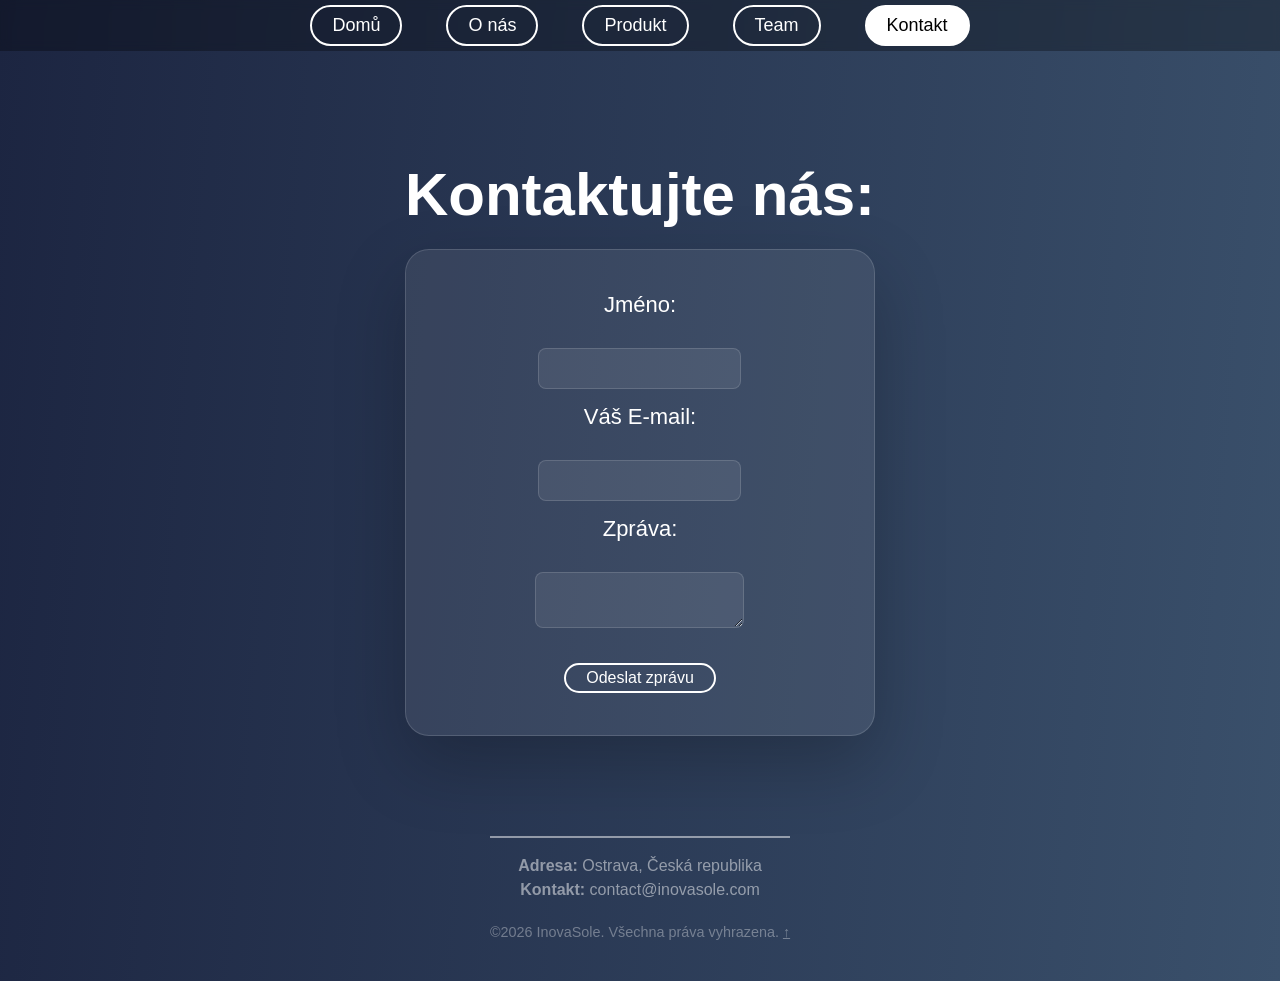
==== kontakt.html @ 0a5148e4 "init" ====
<!doctype html>
<html lang="cs">
  <head>
    <meta charset="UTF-8" />
    <meta name="viewport" content="width=device-width, initial-scale=1.0" />
    <title>Kontakt | InovaSole</title>

    <!--  FAVICONY - první svg (preferované), .ico se nelinkuje aby se stránka načetla rychleji, pro starší prohlížeče je ponechána v kořenovém adresáři  -->

    <link rel="icon" type="image/svg+xml" href="/favicon/favicon.svg" />
    <link rel="icon" type="image/png" href="/favicon/favicon-96x96.png" sizes="96x96" />
    <link rel="apple-touch-icon" sizes="180x180" href="/favicon/apple-touch-icon.png" />
    <meta name="apple-mobile-web-app-title" content="InovaSole" />
    <link rel="manifest" href="/favicon/site.webmanifest" />

    <link rel="stylesheet" href="css stranky.css" />

    <script src="JAVASCRIPT NOW.js" defer></script>

  </head>
  <body id="bg">
    <header>
      <nav class="horni-lista">
        <div id="menu" class="visible">
          <a href="index.html" class="nav-odkaz-domu">Domů</a>
          <a href="o-nas.html" class="produkt">O nás</a>
          <a href="produkt.html" class="produkt">Produkt</a>
          <a href="Sole Sens team.html" class="team">Team</a>
          <a href="kontakt.html" class="produkt active">Kontakt</a>
        </div>
      </nav>

      <div style="display: flex; justify-content: flex-end">
        <header class="navbar">
          <button class="hamburger" id="hamburger" aria-label="Otevřít navigaci">
            <span></span>
            <span></span>
            <span></span>
          </button>
        </header>

        <nav class="mobilni-menu" role="navigation" aria-label="Hlavní navigace">

          <ul class="mobile-nav">
            <li><a href="index.html">Domů</a></li>
            <li><a href="o-nas.html" class="active">O nás</a></li>
            <li><a href="produkt.html">Produkt</a></li>
            <li><a href="Sole Sens team.html">Team</a></li>
            <li><a href="kontakt.html" class="nav-active">kontakt</a></li>
          </ul>

        </nav>

      </div>
    </header>

    <article class="contact-page">
      <div class="contact-wrap">
        <h1 class="nadpis">Kontaktujte nás:</h1>
        <form
          action="https://formsubmit.co/469afa659f72bcad3911eb48faa24648"
          method="POST"
          class="kont kontakt-box"
        >
          <!-- Pole pro jméno -->
          <label for="name" class="p-intro">Jméno:</label>
          <input
            type="text"
            name="name"
            id="name"
            class="text-field"
            required
          />

          <!-- Pole pro e-mail odesílatele -->
          <label for="email" class="p-intro">Váš E-mail:</label>
          <input
            type="email"
            name="email"
            id="email"
            class="text-field"
            required
          />

          <!-- Pole pro zprávu -->
          <label for="message" class="p-intro">Zpráva:</label>
          <textarea
            name="message"
            id="message"
            class="text-field"
            required
          ></textarea>

          <!-- Tlačítko pro odeslání -->
          <button type="submit" class="push-button">Odeslat zprávu</button>
        </form>
      </div>
    </article>

    <footer>
      <div class="ohraniceni">
        <p>
          <strong>Adresa: </strong>Ostrava, Česká republika <br />
          <strong>Kontakt: </strong>
          <a
            href="mailto:contact@inovasole.com"
            style="text-decoration: none; color: inherit"
            >contact@inovasole.com</a
          >
          <br />
        </p>
        <div style="margin-top: 20px; font-size: 0.9em; opacity: 0.7">
          <p>
            ©2026 InovaSole. Všechna práva vyhrazena.
            <a href="#" style="color: inherit">↑</a>
          </p>
        </div>
      </div>
    </footer>
  </body>
</html>
---- css stranky.css ----
/* --- ZÁKLADNÍ NASTAVENÍ --- */
body,
#bg, html {
  margin: 0;
  background: linear-gradient(95deg, #1c2541, #3a506b);
  font-family: "Questrial", sans-serif;
  color: white;

  width: 100%;
  max-width: 100%;
  overflow-x: clip;
  margin: 0;
  padding: 0;
  display: flex;
  flex-direction: column;
  align-items: center;
  justify-items: center; 

  scrollbar-width: thin;
  scrollbar-color: rgba(255, 255, 255, 0.4);
}

/* --- LOGO A ANIMACE --- */
.logo {
  width: 60px;
  position: fixed;
  top: 12px;
  left: 12px;
  z-index: 1000;
}


.nav-odkaz-domu {
  color: white;
  text-decoration: none;
  font-size: 18px;
  border: 2px solid white;
  padding: 8px 20px;
  border-radius: 999px;
  transition: background-color 0.3s, color 0.3s;
  cursor: pointer;
  font-family: sans-serif;
  margin: 5px 22px 5px;
  transition: 0.3s background-color, 0.3s color;
}
.nav-odkaz-domu:hover {
  background-color: white;
  color: #000;
}

.produkt:hover {
  background-color: white;
  color: #000;
}

.team:hover {
  background-color: white;
  color: #000;
}

.pilulka:hover {
  background-color: white;
  color: #000;
}

.home-link svg {
  width: 28px;
  height: 28px;
  fill: #ffffff;
}

.kont {
  min-height: auto;
  display: flex;
  align-items: center;
  justify-content: center;
  flex-direction: column;
  padding: 80px 24px 40px;
  box-sizing: border-box;
}

.product-container {
  width: 90vw;
  margin: 0 auto;
  padding: 0 24px;
  font-family: "Segoe UI", Roboto, Helvetica, Arial, sans-serif;
  line-height: 1.75;
  color: #ffffff;
}

.ohraniceni {
  border-top: 2px white solid;
  opacity: 0.7;
}

footer {
  margin-top: 50px;
  color: white;
  font-family: "Questrial", sans-serif;
  height: 15vh;
  text-align: center;
  padding: 10px;
  line-height: 1.5;
  opacity: 0.7;
}

.contact-page {
  min-height: calc(100vh - 15vh);
  display: flex;
  align-items: center;
  justify-content: center;
  padding: 110px 24px 40px;
  box-sizing: border-box;
}

.wrap-nadpsis {
  min-height: calc(100vh - 15vh);
  display: flex;
  align-items: center;
  justify-content: center;
  padding: 110px 24px 40px;
  box-sizing: border-box;
}

.contact-wrap {
  width: min(760px, 100%);
}

.p-intro {
  font-size: 22px;
  font-weight: 500;
  margin-bottom: 30px;
  color: #ffffff;
  font-family: "Questrial", sans-serif;
}

.p-text2 {
  font-size: 20px;
  color: #e6f3ff;
  margin-bottom: 24px;
  line-height: 1.8;
}

.zvyrazneni {
  background: linear-gradient(90deg, #66a1f3, #22c9a6);
  -webkit-background-clip: text;
  background-clip: text;
  color: transparent;
}

.layers-list {
  list-style: none;
  padding: 0;
  margin: 0;
}

.layers-list li {
  margin-bottom: 12px;
  padding: 15px 20px;
  border-left: 5px solid #66a1f3;
  border-radius: 4px;
  font-size: 18px;
  transition: transform 0.2s ease;
  backdrop-filter: blur(30px);
  -webkit-backdrop-filter: blur(10px);
  box-shadow: 0 8px 30px rgba(0, 0, 0, 0.25);
}

.layers-list li:hover {
  transform: translateX(10px);
  box-shadow: 0 8px 30px rgba(253, 249, 249, 0.25);
}

.layers-list strong {
  color: #66a1f3;
  display: block;
  margin-bottom: 5px;
}

#logo-svg {
  opacity: 0;
  transform: rotate(-90deg) scale(0.95);
  transition: all 0.5s ease;
}

#logo-svg.visible {
  opacity: 1;
  transform: rotate(0deg) scale(1);
}

.draw {
  stroke-dasharray: 1000;
  stroke-dashoffset: 1000;
  transition: stroke-dashoffset 1.6s ease;
}

#logo-svg.visible .draw {
  stroke-dashoffset: 0;
}
.dot {
  opacity: 0;
  transition: opacity 0.4s ease;
}
#logo-svg.visible .dot {
  opacity: 1;
  transition-delay: 1.3s;
}

/* --- NAVIGACE (DESKTOP) --- */
.horni-lista {
  position: fixed;
  top: 0;
  left: 0;
  width: 100%;
  margin: 0;
  text-align: center;
  z-index: 3000;
  background: rgba(0, 0, 0, 0.3);
  backdrop-filter: blur(5px);
  -webkit-backdrop-filter: blur(5px);
}

#menu {
  display: flex;
  justify-content: center;
  opacity: 1;
  transition: opacity 0.5s ease;
}

.produkt,
.team {
  color: white;
  text-decoration: none;
  font-size: 18px;
  border: 2px solid white;
  padding: 8px 20px;
  border-radius: 999px;
  cursor: pointer;
  font-family: sans-serif;
  margin: 5px 22px 5px;
  transition:
    0.3s background-color,
    0.3s color;
}

.produkt.active,
.team.active {
  background-color: white;
  color: #000;
}

/* --- MOBILNÍ MENU --- */
.navbar {
  position: fixed;
  top: 0;
  right: 0;
  height: 56px;
  padding: 0 16px;
  display: none;
  align-items: center;
  justify-content: space-between;
  z-index: 3001;
}

.hamburger {
  width: 38px;
  height: 27px;
  background: none;
  border: none;
  display: flex;
  flex-direction: column;
  justify-content: space-between;
  cursor: pointer;
  position: fixed;
  right: 20px;
}

.hamburger span {
  height: 3px;
  width: 100%;
  background: #ffffff;
  border-radius: 2px;
  transition: 0.3s;
}

.hamburger.active span:nth-child(1) {
  transform: rotate(45deg) translateY(14.5px);
}

.hamburger.active span:nth-child(2) {
  opacity: 0;
}

.hamburger.active span:nth-child(3) {
  transform: rotate(-45deg) translateY(-15.5px);
}

.mobilni-menu {
  display: flex;
  position: fixed;
  right: 10px;
  top: 48px;
  padding: 15px 30px 15px 0;
  transform: translateX(110%);
  align-items: center;
  justify-content: center;
  backdrop-filter: blur(10px);
  -webkit-backdrop-filter: blur(10px);
  box-shadow: 0 8px 30px rgba(0, 0, 0, 0.25);
  border-radius: 15px;
  opacity: 0;
  pointer-events: none;

  transition: transform 0.2s ease-in-out, opacity 0.15s ease-in-out;
  z-index: 3000;
}
.mobilni-menu ul {
  list-style: none;
}

.mobilni-menu.open {
  transform: translateX(0);
  opacity: 1;
  pointer-events: auto;
}

.mobile-nav a {
  color: white;
  text-decoration: none;
  font-size: 18px;
  border: 2px solid white;
  padding: 6px 20px;
  border-radius: 999px;
  width: fit-content;
  display: block;
  margin: 6px auto;
  text-align: center;
  cursor: pointer;
  font-family: "Questrial", sans-serif;
  transition:
    0.3s background-color,
    0.3s color;
}

.mobile-nav a:hover {
  background-color: white;
  color: #000;
}

.nav-active {
  background-color: white;
  color: #000000 !important;
}

.pilulka {
  color: white;
  text-decoration: none;
  font-size: 18px;
  border: 2px solid white;
  padding: 6px 20px;
  border-radius: 999px;
  width: fit-content;
  display: block;
  margin: 6px auto;
  text-align: center;
  cursor: pointer;
  font-family: "Questrial", sans-serif;
  transition:
    0.3s background-color,
    0.3s color;
}

.product-highlight {
  margin: 25px 0;
  padding: 24px 28px;
  border-radius: 18px;
  background: rgba(188, 164, 255, 0.18);
  border: 1px solid rgba(255, 255, 255, 0.16);
  color: #f4efff;
  font-size: 20px;
  line-height: 1.6;
}

.section-title {
  margin-top: 40px;
  margin-bottom: 15px;
  font-size: 32px;
  color: #f3f1ff;
}

.feature-cards {
  display: grid;
  grid-template-columns: repeat(3, minmax(0, 1fr));
  gap: 18px;
  margin-top: 20px;
}

.feature-card {
  background: rgba(255, 255, 255, 0.08);
  border: 1px solid rgba(255, 255, 255, 0.12);
  border-radius: 18px;
  padding: 24px;
  box-shadow: 0 20px 40px rgba(0, 0, 0, 0.12);
}

.feature-card h3 {
  margin: 0 0 12px;
  color: #66a1f3;
}

.feature-card p {
  margin: 0;
  color: #e6f3ff;
}

.kontakt-box {
  max-width: 760px;
  width: 100%;
  margin: 0 auto;
  background: rgba(255, 255, 255, 0.08);
  border: 1px solid rgba(255, 255, 255, 0.14);
  border-radius: 24px;
  padding: 42px;
  box-shadow: 0 28px 70px rgba(0, 0, 0, 0.22);
  text-align: center;
}

.contact-table {
  width: 100%;
  border-collapse: collapse;
  margin-top: 28px;
}

.text-field {
  background: rgba(255, 255, 255, 0.08);
  border: 1px solid rgba(255, 255, 255, 0.14);
  border-radius: 8px;
  padding: 12px 16px;
  margin-bottom: 15px;
  margin-top: 0%;
}

.push-button {
  border: 2px solid white;
  border-radius: 999px;
  background-color: transparent;
  color: white;
  height: 30px;
  width: auto;
  margin-top: 20px;
  padding: 0 20px;
  font-size: 16px;
  cursor: pointer;
  font-family: Questrial, sans-serif;
}

@media (max-width: 900px) {
  .feature-cards {
    grid-template-columns: 1fr;
  }
}

/* --- TYPOGRAFIE --- */
.nadpis {
  font-size: 60px;
  text-align: center;
  font-family: "Archivo Black", sans-serif;
  margin: 50px 0 20px;
}

.jmena {
  font-size: 26px;
  margin: 0 0 10px 0;
}

.p-text1 {
  font-size: 18px;
  line-height: 1.5;
  text-align: justify;
}

/* --- TEAM SECTION A BOXY --- */


.box-team {
  width: 550px;
  min-height: 350px;
  background: rgba(255, 255, 255, 0.08);
  backdrop-filter: blur(10px);
  -webkit-backdrop-filter: blur(10px);
  border-radius: 16px;
  box-shadow: 0 8px 30px rgba(0, 0, 0, 0.25);
  display: flex;
  overflow: hidden; /* Důležité pro ořez fotky v rohu */
}

.foto-sekce {
  width: 40%;
  height: 100%;
}

.tymova-fotka-vyska {
  width: 100%;
  height: 100%;
  object-fit: cover;
}

.obsah-sekce {
  width: 60%;
  padding: 30px;
  display: flex;
  flex-direction: column;
  justify-content: center;
}

.linka {
  width: 40px;
  height: 2px;
  background: rgba(255, 255, 255, 0.4);
  margin-bottom: 15px;
}

/* --- RESPONSIVITA --- */
@media (max-width: 768px) {
  .navbar {
    display: flex;
  }
  #menu {
    display: none;
  }

  .box-team {
    width: 320px;
    flex-direction: column;
    height: auto;
  }

  .foto-sekce,
  .obsah-sekce {
    width: 100%;
  }
  .foto-sekce {
    height: 300px;
  }

  .nadpis {
    font-size: 45px;
  }
  .logo {
    width: 45px;
  }
}


/*  -----------------------------------------------------------------
    team-cards nové  
    ----------------------------------------------------------------*/

.team-section {
  width: 100%;
  padding: 0;
  margin: 80px 0 0;
}

.team-cards-around-div {
  width: 80%;
  display: grid;
  grid-template-columns: 1fr;
  gap: 20px;
  margin: 20px auto 40px;
}

.team-card {
  display: flex;
  flex-direction: column;
  border-radius: 20px;
  box-shadow: 0 28px 70px rgba(0, 0, 0, 0.22);
  overflow: hidden;
}

.team-card-img {
  width: 100%;
  max-height: 350px;
  overflow: hidden;
}

.team-card-img img {
  width: 100%;
  object-fit: cover;
}

.team-card-about h2 {
  font-size: 1.6rem;
  margin: 20px 12px 6px;
}

.team-card-about h3 {
  margin: 0 12px 18px;
}

.team-card-about p {
  margin: 0 12px 18px;
}

@media (min-width: 445px) {
  .team-cards-around-div {
    grid-template-columns: repeat(2, 1fr);
  }

  .team-card-img {
    height: 320px;
    width: 100%;
  }
  .team-card-img img {
    height: 100% !important;
  }

  .team-card.tobias h2, .team-card.viktor h2 {
    white-space: nowrap;
    margin-right: 5px;
  }

  .team-card.vojtech h2, .team-card.matous h2 {
    white-space: nowrap;
    margin-right: 4px;
    max-width: none; /* Nad 550px šířku neomezujeme */
  }

  @media (max-width: 550px) {
    .team-card.vojtech h2, .team-card.matous h2 {
      white-space: normal; /* Povolí zalamování textu */
      
      /* Přiškrtí šířku nadpisu. 
         Tím donutí i Matouše, aby jeho příjmení spadlo dolů a byli oba na dva řádky. */
      max-width: 120px; 
      display: inline-block;
    }
  }
}



@media (785px < width < 1050px) {

  .team-cards-around-div {
    width: 90%;
  }

  .team-card {
    display: flex;
    flex-direction: row;
    max-height: 320px;
  }

  .team-card-about {
    width: 50%;
  }

  .team-card-about p {
    line-height: 1.1;
  }

  .team-card-img {
    max-width: 50%;
  }

  .team-card.vojtech h2, .team-card.matous h2 {
    display: block;
    max-width: 100%;
    white-space: normal;
  }
}

@media (min-width: 1050px) {
  .team-cards-around-div {
    width: 90%;
    max-width: 1100px;
  }

  .team-card {
    display: flex;
    flex-direction: row;
    height: 350px;
  }

  .team-card-about {
    width: 55%;
  }
  
  .team-card-about p {
    font-size: 1.1rem;
    line-height: 1.2;
  }

.team-card-about h3 {
  font-size: 1.3rem;
  line-height: 1.2;
}

  .team-card-img {
    max-width: 45%;
    height: 100%;
  }
}
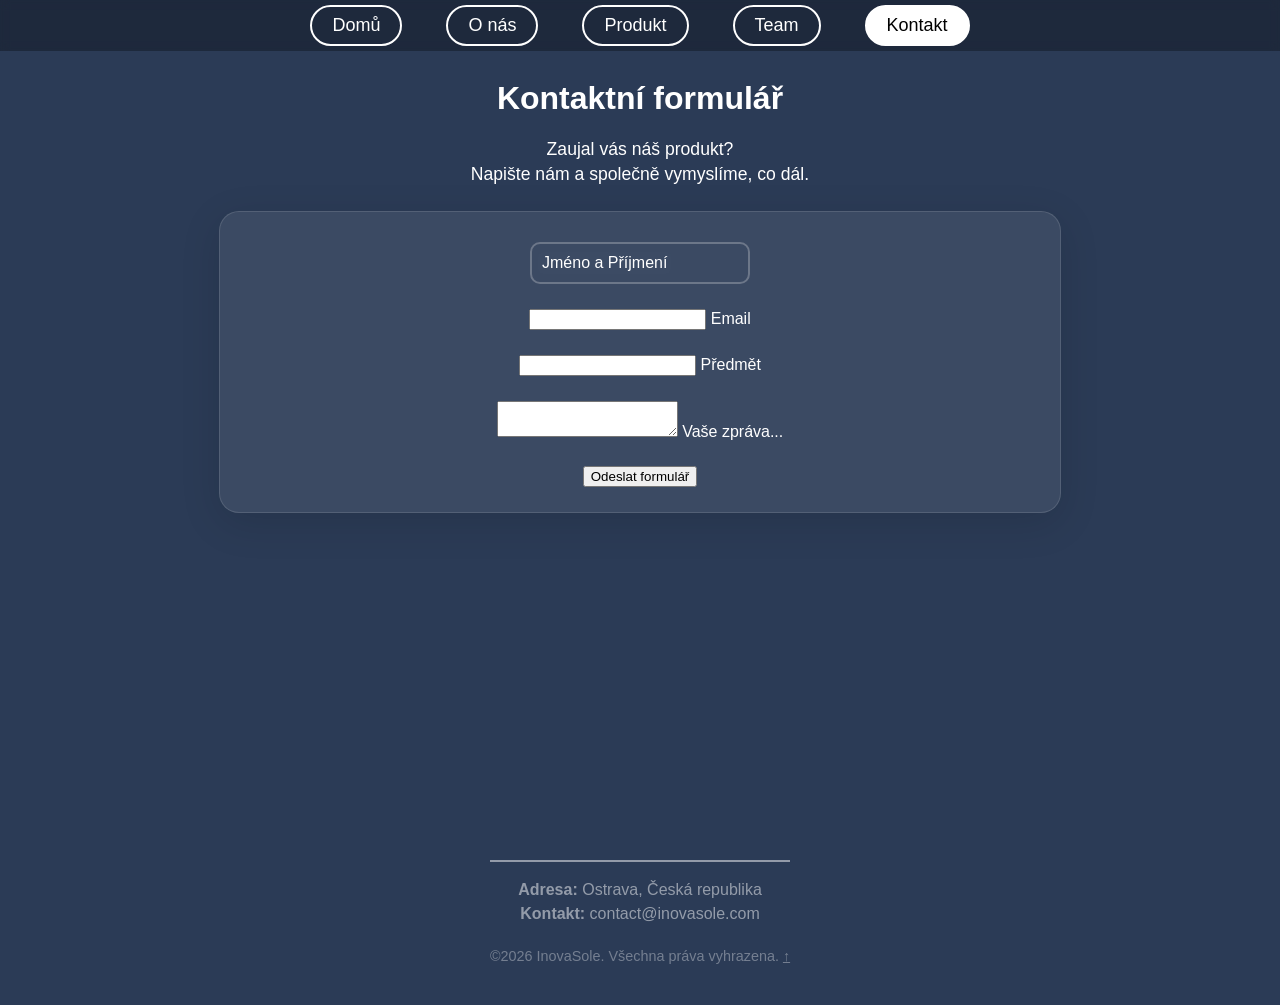
==== commit 232a3d78: "initial commit" ====
--- a/kontakt.html
+++ b/kontakt.html
@@ -13,12 +13,12 @@
     <meta name="apple-mobile-web-app-title" content="InovaSole" />
     <link rel="manifest" href="/favicon/site.webmanifest" />
 
-    <link rel="stylesheet" href="css stranky.css" />
+    <link rel="stylesheet" href="kontakt-styly.css" />
 
     <script src="JAVASCRIPT NOW.js" defer></script>
 
   </head>
-  <body id="bg">
+  <body class="kontakt-bg">
     <header>
       <nav class="horni-lista">
         <div id="menu" class="visible">
@@ -54,48 +54,60 @@
       </div>
     </header>
 
-    <article class="contact-page">
-      <div class="contact-wrap">
-        <h1 class="nadpis">Kontaktujte nás:</h1>
-        <form
-          action="https://formsubmit.co/469afa659f72bcad3911eb48faa24648"
-          method="POST"
-          class="kont kontakt-box"
-        >
-          <!-- Pole pro jméno -->
-          <label for="name" class="p-intro">Jméno:</label>
-          <input
-            type="text"
-            name="name"
-            id="name"
-            class="text-field"
-            required
-          />
+    <main class="formular-main">
 
-          <!-- Pole pro e-mail odesílatele -->
-          <label for="email" class="p-intro">Váš E-mail:</label>
-          <input
-            type="email"
-            name="email"
-            id="email"
-            class="text-field"
-            required
-          />
+      <section class="formular-section">
 
-          <!-- Pole pro zprávu -->
-          <label for="message" class="p-intro">Zpráva:</label>
-          <textarea
-            name="message"
-            id="message"
-            class="text-field"
-            required
-          ></textarea>
+      <h1 class="formular-nadpis">Kontaktní formulář</h1>
+      <p class="formular-podnadpis">Zaujal vás náš produkt?<br>Napište nám a společně vymyslíme, co dál.</p>
 
-          <!-- Tlačítko pro odeslání -->
-          <button type="submit" class="push-button">Odeslat zprávu</button>
+        <form class="formular-form" action="https://formsubmit.co/contact@inovasole.com" method="POST">
+
+          <div class="formular-groups-around-div">
+
+            <div class="formular-jmeno valid">
+              <input class="formular-jmeno-input" type="text" id="formular-jmeno" name="jmeno" autocomplete="name" placeholder=" ">
+              <label class="formular-jmeno-label" for="formular-jmeno">Jméno a Příjmení</label>
+              <span class="formular-jmeno-validace"></span>
+              <small class="formular-jmeno-hlaska"></small>
+            </div>
+
+            <div class="formular-email">
+              <input class="formular-email-input" type="email" id="formular-email" name="email" autocomplete="email">
+              <label class="formular-email-label" for="formular-email">Email</label>
+              <span class="formular-email-validace"></span>
+              <small class="formular-email-hlaska"></small>
+            </div>
+
+            <div class="formular-predmet">
+              <input class="formular-predmet-input" type="text" id="formular-predmet">
+              <label class="formular-predmet-label" for="formular-predmet">Předmět</label>
+              <span class="formular-predmet-validace"></span>
+              <small class="formular-predmet-hlaska"></small>
+            </div>
+
+            <div class="formular-zprava">
+              <textarea class="formular-zprava-textarea" name="message" id="formular-zprava"></textarea>
+              <label class="formular-zprava-label" for="formular-zprava">Vaše zpráva<span>...</span></label>
+              <span class="formular-zprava-validace"></span>
+              <small class="formular-zprava-hlaska"></small>
+            </div>
+
+            <div class="formular-button">
+              <button class="formular-submit" type="submit">Odeslat formulář</button>
+            </div>
+
+          </div>
+
+          <input type="hidden" name="_subject" id="subject" value="">
+          <input type="hidden" name="_template" value="box">
+          <input type="text" name="_honey" style="display: none;">
+
         </form>
-      </div>
-    </article>
+
+      </section>
+
+    </main>
 
     <footer>
       <div class="ohraniceni">
--- a/kontakt-styly.css
+++ b/kontakt-styly.css
@@ -0,0 +1,385 @@
+:root {
+  --zelena: #4ade80;
+  --cervena: #ff6b6b;
+}
+
+.kontakt-bg {
+    margin: 0;
+    padding: 0;
+    scroll-behavior: smooth;
+    font-family: "Questrial", sans-serif;
+    color: white;
+    width: 100%;
+    max-width: 100%;
+    overflow-x: clip;
+
+    background-color: #2b3b56;
+
+    display: flex;
+    flex-direction: column;
+    align-items: center;
+    justify-items: center; 
+
+    scrollbar-width: thin;
+    scrollbar-color: rgba(255, 255, 255, 0.4);
+}
+
+.horni-lista {
+  position: fixed;
+  top: 0;
+  left: 0;
+  width: 100%;
+  margin: 0;
+  text-align: center;
+  z-index: 3000;
+  background: rgba(0, 0, 0, 0.3);
+  backdrop-filter: blur(5px);
+  -webkit-backdrop-filter: blur(5px);
+}
+
+#menu {
+  display: flex;
+  justify-content: center;
+  opacity: 1;
+  transition: opacity 0.5s ease;
+}
+
+#logo-svg.visible {
+  opacity: 1;
+  transform: rotate(0deg) scale(1);
+}
+
+.nav-odkaz-domu {
+  color: white;
+  text-decoration: none;
+  font-size: 18px;
+  border: 2px solid white;
+  padding: 8px 20px;
+  border-radius: 999px;
+  transition: background-color 0.3s, color 0.3s;
+  cursor: pointer;
+  font-family: sans-serif;
+  margin: 5px 22px 5px;
+  transition: 0.3s background-color, 0.3s color;
+}
+.nav-odkaz-domu:hover {
+  background-color: white;
+  color: #000;
+}
+
+.produkt,
+.team {
+  color: white;
+  text-decoration: none;
+  font-size: 18px;
+  border: 2px solid white;
+  padding: 8px 20px;
+  border-radius: 999px;
+  cursor: pointer;
+  font-family: sans-serif;
+  margin: 5px 22px 5px;
+  transition:
+    0.3s background-color,
+    0.3s color;
+}
+
+.produkt.active,
+.team.active {
+  background-color: white;
+  color: #000;
+}
+
+.produkt:hover {
+  background-color: white;
+  color: #000;
+}
+
+.navbar {
+  position: fixed;
+  top: 0;
+  right: 0;
+  height: 56px;
+  padding: 0 16px;
+  display: none;
+  align-items: center;
+  justify-content: space-between;
+  z-index: 3001;
+}
+
+@media (max-width: 768px) {
+  .navbar {
+    display: flex;
+  }
+}
+
+.hamburger {
+  width: 38px;
+  height: 27px;
+  background: none;
+  border: none;
+  display: flex;
+  flex-direction: column;
+  justify-content: space-between;
+  cursor: pointer;
+  position: fixed;
+  right: 20px;
+}
+
+.hamburger span {
+  height: 3px;
+  width: 100%;
+  background: #ffffff;
+  border-radius: 2px;
+  transition: 0.3s;
+}
+
+.hamburger.active span:nth-child(1) {
+  transform: rotate(45deg) translateY(14.5px);
+}
+
+.hamburger.active span:nth-child(2) {
+  opacity: 0;
+}
+
+.hamburger.active span:nth-child(3) {
+  transform: rotate(-45deg) translateY(-15.5px);
+}
+
+.mobilni-menu {
+  display: flex;
+  position: fixed;
+  right: 10px;
+  top: 48px;
+  padding: 15px 30px 15px 0;
+  transform: translateX(110%);
+  align-items: center;
+  justify-content: center;
+  backdrop-filter: blur(10px);
+  -webkit-backdrop-filter: blur(10px);
+  box-shadow: 0 8px 30px rgba(0, 0, 0, 0.25);
+  border-radius: 15px;
+  opacity: 0;
+  pointer-events: none;
+
+  transition: transform 0.2s ease-in-out, opacity 0.15s ease-in-out;
+  z-index: 3000;
+}
+
+.mobilni-menu ul {
+  list-style: none;
+}
+
+.mobilni-menu.open {
+  transform: translateX(0);
+  opacity: 1;
+  pointer-events: auto;
+}
+
+.mobile-nav a {
+  color: white;
+  text-decoration: none;
+  font-size: 18px;
+  border: 2px solid white;
+  padding: 6px 20px;
+  border-radius: 999px;
+  width: fit-content;
+  display: block;
+  margin: 6px auto;
+  text-align: center;
+  cursor: pointer;
+  font-family: "Questrial", sans-serif;
+  transition:
+    0.3s background-color,
+    0.3s color;
+}
+
+.mobile-nav a:hover {
+  background-color: white;
+  color: #000;
+}
+
+.nav-active {
+  background-color: white;
+  color: #000000 !important;
+}
+
+@media (max-width: 768px) {
+  .navbar {
+    display: flex;
+  }
+  #menu {
+    display: none;
+  }
+
+  .box-team {
+    width: 320px;
+    flex-direction: column;
+    height: auto;
+  }
+
+  .foto-sekce,
+  .obsah-sekce {
+    width: 100%;
+  }
+  .foto-sekce {
+    height: 300px;
+  }
+
+  .nadpis {
+    font-size: 45px;
+  }
+  .logo {
+    width: 45px;
+  }
+}
+
+footer {
+  margin-top: 50px;
+  color: white;
+  font-family: "Questrial", sans-serif;
+  height: 15vh;
+  text-align: center;
+  padding: 10px;
+  line-height: 1.5;
+  opacity: 0.7;
+}
+
+.ohraniceni {
+  border-top: 2px white solid;
+  opacity: 0.7;
+}
+
+
+
+.kontakt-bg {
+  background-color: #2b3b56 !important;
+}
+
+.formular-main {
+  min-height: 80dvh;
+  width: 100%;
+  margin: 80px 0 0;
+  padding: 0;
+  background-color: #2b3b56 !important;
+}
+
+.formular-nadpis {
+  font-size: 2rem;
+  color: #ffffff;
+  margin: 0 auto;
+  text-align: center;
+}
+
+.formular-podnadpis {
+  font-size: 1.1rem;
+  margin: 20px auto 25px;
+  text-align: center;
+  line-height: 1.4;
+}
+
+.formular-form {
+  width: 80%;
+  max-width: 800px;
+  margin: 0 auto;
+  border: 1px solid rgba(255, 255, 255, 0.12);
+  border-radius: 20px;
+  background: rgba(255, 255, 255, 0.08);
+  box-shadow: 0 10px 40px rgba(0, 0, 0, 0.12);
+  padding: 30px 20px 25px;
+}
+
+.formular-groups-around-div {
+  display: grid;
+  grid-template-columns: 1fr;
+  gap: 25px;
+  justify-items: center;
+}
+
+/*   POLE JMÉNO  */
+
+.formular-jmeno {
+  position: relative;
+  width: 100%;
+  max-width: 220px;
+}
+
+.formular-jmeno-input {
+  width: 100%;
+  outline: none;
+  padding: 10px 30px 10px 10px;
+  border: 2px solid rgba(253, 249, 249, 0.25);
+  border-radius: 10px;
+  background-color: transparent;
+
+  color: #ffffff;
+  font-size: 1rem;
+  font-weight: 600;
+
+  box-sizing: border-box;
+  box-shadow: 0 0 0 rgba(74, 222, 128, 0.2);
+
+  transition: border-color 0.2s ease-in-out, box-shadow 0.2s ease-in-out;
+}
+.formular-jmeno-label {
+  position: absolute;
+  left: 8px;
+  top: 50%;
+  transform: translateY(-50%);
+  color: #ffffff;
+  font-size: 1rem;
+  pointer-events: none;
+  border-radius: 5px;
+  
+  padding: 2px 4px;
+  background-color: #3c4b64;
+
+  transition: top 0.3s ease-in-out, transform 0.3s ease-in-out, font-size 0.3s ease-in-out, color 0.3s ease-in-out;
+}
+
+.formular-jmeno-input:focus ~ .formular-jmeno-label,
+.formular-jmeno-input:not(:placeholder-shown) ~ .formular-jmeno-label {
+  top: 0;
+  font-size: 0.7rem;
+  color: rgba(255, 255, 255, 0.8);
+  transform: translateY(-50%);
+}
+
+.formular-jmeno-input:focus {
+  border-color: #66a1f3;
+}
+
+.formular-jmeno.valid .formular-jmeno-input:not(:placeholder-shown) {
+  border-color: var(--zelena);
+}
+.formular-jmeno.valid  .formular-jmeno-input:not(:placeholder-shown) ~ .formular-jmeno-label{
+  color: var(--zelena);
+}
+.formular-jmeno.valid .formular-jmeno-input:not(:placeholder-shown):focus {
+  box-shadow: 0 3px 12px rgba(74, 222, 128, 0.2);
+}
+
+.formular-jmeno.invalid .formular-jmeno-input:not(:placeholder-shown) {
+  border-color: var(--cervena);
+}
+.formular-jmeno.invalid .formular-jmeno-input:not(:placeholder-shown) ~ .formular-jmeno-label {
+  color: var(--cervena);
+}
+.formular-jmeno.invalid .formular-jmeno-input:not(:placeholder-shown):focus {
+  box-shadow: 0 3px 12px rgba(255, 107, 107, 0.25);
+}
+.formular-jmeno-input:-webkit-autofill {
+  border-color: var(--zelena);
+  box-shadow: inset 0 0 0 100px rgba(74, 222, 128, 0.2);
+  -webkit-text-fill-color: #ffffff;
+  transition: background-color 9999s ease-in-out 0s;
+}
+.formular-jmeno-input:-webkit-autofill:focus {
+  border-color: var(--zelena);
+  box-shadow: 0 3px 12px rgba(74, 222, 128, 0.2), inset 0 0 0 100px transparent;
+  -webkit-text-fill-color: #ffffff;
+  transition: background-color 9999s ease-in-out 0s;
+}
+.formular-jmeno-input:-webkit-autofill ~ .formular-jmeno-label, 
+.formular-jmeno-input:-webkit-autofill:focus ~ .formular-jmeno-label {
+  color: var(--zelena);
+}
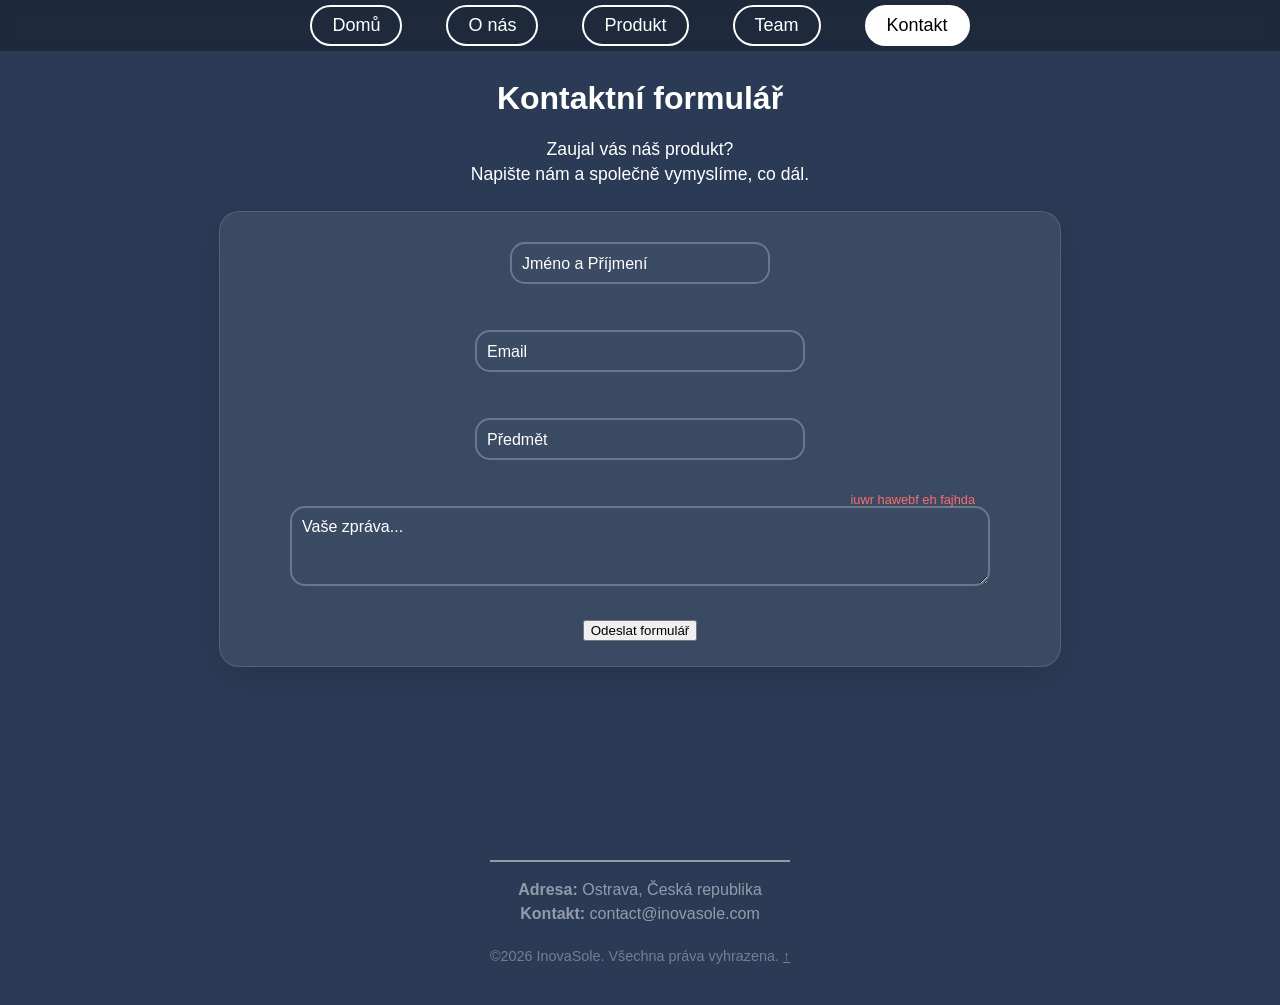
==== commit df3fea50: "napůl udělané styly v kontaktním formuláři" ====
--- a/kontakt.html
+++ b/kontakt.html
@@ -66,30 +66,81 @@
           <div class="formular-groups-around-div">
 
             <div class="formular-jmeno valid">
-              <input class="formular-jmeno-input" type="text" id="formular-jmeno" name="jmeno" autocomplete="name" placeholder=" ">
-              <label class="formular-jmeno-label" for="formular-jmeno">Jméno a Příjmení</label>
-              <span class="formular-jmeno-validace"></span>
+              <div class="formular-jmeno-pole">
+                <input class="formular-jmeno-input" type="text" id="formular-jmeno" name="jmeno" autocomplete="name" placeholder=" ">
+                <label class="formular-jmeno-label" for="formular-jmeno">Jméno a Příjmení</label>
+                <span class="formular-jmeno-validace">
+
+                  <svg class="ikona-valid" width="16" height="16" viewBox="0 0 24 24" fill="none" stroke="#4ade80" stroke-width="2.5" stroke-linecap="round" stroke-linejoin="round">
+                    <polyline points="18 5 9 18 5 13"></polyline>
+                  </svg>
+
+                  <svg class="ikona-invalid" width="16" height="16" viewBox="0 0 24 24" fill="none" stroke="#ff6b6b" stroke-width="2.5" stroke-linecap="round" stroke-linejoin="round">
+                    <line x1="18" y1="6" x2="6" y2="18"></line>
+                    <line x1="6" y1="6" x2="18" y2="18"></line>
+                  </svg>
+
+                </span>
+              </div>
               <small class="formular-jmeno-hlaska"></small>
             </div>
 
-            <div class="formular-email">
-              <input class="formular-email-input" type="email" id="formular-email" name="email" autocomplete="email">
-              <label class="formular-email-label" for="formular-email">Email</label>
-              <span class="formular-email-validace"></span>
+            <div class="formular-email valid">
+              <div class="formular-email-pole">
+                <input class="formular-email-input" type="email" id="formular-email" name="email" autocomplete="email" placeholder=" ">
+                <label class="formular-email-label" for="formular-email">Email</label>
+                <span class="formular-email-validace">
+
+                  <svg class="ikona-valid" width="16" height="16" viewBox="0 0 24 24" fill="none" stroke="#4ade80" stroke-width="2.5" stroke-linecap="round" stroke-linejoin="round">
+                    <polyline points="18 5 9 18 5 13"></polyline>
+                  </svg>
+
+                  <svg class="ikona-invalid" width="16" height="16" viewBox="0 0 24 24" fill="none" stroke="#ff6b6b" stroke-width="2.5" stroke-linecap="round" stroke-linejoin="round">
+                    <line x1="18" y1="6" x2="6" y2="18"></line>
+                    <line x1="6" y1="6" x2="18" y2="18"></line>
+                  </svg>
+
+                </span>
+              </div>
               <small class="formular-email-hlaska"></small>
             </div>
 
             <div class="formular-predmet">
-              <input class="formular-predmet-input" type="text" id="formular-predmet">
-              <label class="formular-predmet-label" for="formular-predmet">Předmět</label>
-              <span class="formular-predmet-validace"></span>
+              <div class="formular-predmet-pole">
+                <input class="formular-predmet-input" type="text" id="formular-predmet" placeholder=" ">
+                <label class="formular-predmet-label" for="formular-predmet">Předmět</label>
+                <span class="formular-predmet-validace">
+
+                  <svg class="ikona-valid" width="16" height="16" viewBox="0 0 24 24" fill="none" stroke="#4ade80" stroke-width="2.5" stroke-linecap="round" stroke-linejoin="round">
+                    <polyline points="18 5 9 18 5 13"></polyline>
+                  </svg>
+
+                  <svg class="ikona-invalid" width="16" height="16" viewBox="0 0 24 24" fill="none" stroke="#ff6b6b" stroke-width="2.5" stroke-linecap="round" stroke-linejoin="round">
+                    <line x1="18" y1="6" x2="6" y2="18"></line>
+                    <line x1="6" y1="6" x2="18" y2="18"></line>
+                  </svg>
+
+                </span>
+              </div>
               <small class="formular-predmet-hlaska"></small>
             </div>
 
-            <div class="formular-zprava">
-              <textarea class="formular-zprava-textarea" name="message" id="formular-zprava"></textarea>
-              <label class="formular-zprava-label" for="formular-zprava">Vaše zpráva<span>...</span></label>
-              <span class="formular-zprava-validace"></span>
+            <div class="formular-zprava valid">
+              <small class="formular-zprava-hlaska">iuwr hawebf eh fajhda</small>
+                <textarea class="formular-zprava-textarea" name="message" id="formular-zprava" placeholder=" "></textarea>
+                <label class="formular-zprava-label" for="formular-zprava">Vaše zpráva<span>...</span></label>
+                <span class="formular-zprava-validace">
+
+                  <svg class="ikona-valid" width="16" height="16" viewBox="0 0 24 24" fill="none" stroke="#4ade80" stroke-width="2.5" stroke-linecap="round" stroke-linejoin="round">
+                    <polyline points="18 5 9 18 5 13"></polyline>
+                  </svg>
+
+                  <svg class="ikona-invalid" width="16" height="16" viewBox="0 0 24 24" fill="none" stroke="#ff6b6b" stroke-width="2.5" stroke-linecap="round" stroke-linejoin="round">
+                    <line x1="18" y1="6" x2="6" y2="18"></line>
+                    <line x1="6" y1="6" x2="18" y2="18"></line>
+                  </svg>
+
+                </span>
               <small class="formular-zprava-hlaska"></small>
             </div>
 
--- a/kontakt-styly.css
+++ b/kontakt-styly.css
@@ -291,24 +291,46 @@
 .formular-groups-around-div {
   display: grid;
   grid-template-columns: 1fr;
-  gap: 25px;
+  gap: 30px;
   justify-items: center;
 }
 
 /*   POLE JMÉNO  */
 
-.formular-jmeno {
+.formular-jmeno, .formular-email, .formular-predmet {
+  display: flex;
+  flex-direction: column;
+  width: 100%;
+  justify-items: center;
+}
+
+.formular-jmeno-pole {
   position: relative;
   width: 100%;
-  max-width: 220px;
-}
-
-.formular-jmeno-input {
+  max-width: 260px;
+  margin: 0 auto;
+}
+
+.formular-email-pole {
+  position: relative;
+  width: 100%;
+  max-width: 330px;
+  margin: 0 auto;
+}
+
+.formular-predmet-pole {
+  position: relative;
+  width: 100%;
+  max-width: 330px;
+  margin: 0 auto;
+}
+
+.formular-jmeno-input, .formular-email-input, .formular-predmet-input {
   width: 100%;
   outline: none;
   padding: 10px 30px 10px 10px;
   border: 2px solid rgba(253, 249, 249, 0.25);
-  border-radius: 10px;
+  border-radius: 15px;
   background-color: transparent;
 
   color: #ffffff;
@@ -320,11 +342,11 @@
 
   transition: border-color 0.2s ease-in-out, box-shadow 0.2s ease-in-out;
 }
-.formular-jmeno-label {
+.formular-jmeno-label, .formular-email-label, .formular-predmet-label {
   position: absolute;
   left: 8px;
   top: 50%;
-  transform: translateY(-50%);
+  transform: translateY(-45%);
   color: #ffffff;
   font-size: 1rem;
   pointer-events: none;
@@ -336,50 +358,220 @@
   transition: top 0.3s ease-in-out, transform 0.3s ease-in-out, font-size 0.3s ease-in-out, color 0.3s ease-in-out;
 }
 
-.formular-jmeno-input:focus ~ .formular-jmeno-label,
-.formular-jmeno-input:not(:placeholder-shown) ~ .formular-jmeno-label {
+.formular-jmeno-validace, .formular-email-validace, .formular-predmet-validace {
+  display: inline;
+  color: var(--zelena);
+  position: absolute;
+  top: 50%;
+  right: 14px;
+  transform: translateY(-50%);
+}
+.formular-jmeno-validace .ikona-valid, .formular-email-validace .ikona-valid, .formular-predmet-validace .ikona-valid {
+  display: none;
+}
+.formular-jmeno-validace .ikona-invalid, .formular-email-validace .ikona-invalid, .formular-predmet-validace .ikona-invalid {
+  display: none;
+}
+
+.formular-jmeno-hlaska, .formular-email-hlaska, .formular-predmet-hlaska {
+  color: var(--cervena);
+  font-size: 0.8rem;
+  margin: 3px 0 0;
+  min-height: 0.8rem;
+}
+
+.formular-jmeno-input:focus ~ .formular-jmeno-label, .formular-jmeno-input:not(:placeholder-shown) ~ .formular-jmeno-label,
+.formular-email-input:focus ~ .formular-email-label, .formular-email-input:not(:placeholder-shown) ~ .formular-email-label,
+.formular-predmet-input:focus ~.formular-predmet-label, .formular-predmet-input:not(:placeholder-shown) ~ .formular-predmet-label {
   top: 0;
   font-size: 0.7rem;
   color: rgba(255, 255, 255, 0.8);
   transform: translateY(-50%);
 }
 
-.formular-jmeno-input:focus {
+.formular-jmeno-input:focus, .formular-email-input:focus, .formular-predmet-input:focus {
   border-color: #66a1f3;
 }
 
-.formular-jmeno.valid .formular-jmeno-input:not(:placeholder-shown) {
+.formular-jmeno.valid .formular-jmeno-input:not(:placeholder-shown), 
+.formular-email.valid .formular-email-input:not(:placeholder-shown),
+.formular-predmet.valid .formular-predmet-input:not(:placeholder-shown) {
   border-color: var(--zelena);
 }
-.formular-jmeno.valid  .formular-jmeno-input:not(:placeholder-shown) ~ .formular-jmeno-label{
+.formular-jmeno.valid .formular-jmeno-input:not(:placeholder-shown) ~ .formular-jmeno-label,
+.formular-email.valid .formular-email-input:not(:placeholder-shown) ~ .formular-email-label,
+.formular-predmet.valid .formular-predmet-input:not(:placeholder-shown) ~ .formular-predmet-label {
   color: var(--zelena);
 }
-.formular-jmeno.valid .formular-jmeno-input:not(:placeholder-shown):focus {
+.formular-jmeno.valid .formular-jmeno-input:not(:placeholder-shown):focus,
+.formular-email.valid .formular-email-input:not(:placeholder-shown):focus,
+.formular-predmet.valid .formular-predmet-input:not(:placeholder-shown):focus {
   box-shadow: 0 3px 12px rgba(74, 222, 128, 0.2);
 }
 
-.formular-jmeno.invalid .formular-jmeno-input:not(:placeholder-shown) {
+.formular-jmeno.invalid .formular-jmeno-input:not(:placeholder-shown),
+.formular-email.invalid .formular-email-input:not(:placeholder-shown),
+.formular-predmet.invalid .formular-predmet-input:not(:placeholder-shown) {
   border-color: var(--cervena);
 }
-.formular-jmeno.invalid .formular-jmeno-input:not(:placeholder-shown) ~ .formular-jmeno-label {
+.formular-jmeno.invalid .formular-jmeno-input:not(:placeholder-shown) ~ .formular-jmeno-label,
+.formular-email.invalid .formular-email-input:not(:placeholder-shown) ~ .formular-email-label,
+.formular-predmet.invalid .formular-predmet-input:not(:placeholder-shown) ~ .formular-predmet-label {
   color: var(--cervena);
 }
-.formular-jmeno.invalid .formular-jmeno-input:not(:placeholder-shown):focus {
+.formular-jmeno.invalid .formular-jmeno-input:not(:placeholder-shown):focus,
+.formular-email.invalid .formular-email-input:not(:placeholder-shown):focus,
+.formular-predmet.invalid .formular-predmet-input:not(:placeholder-shown):focus {
   box-shadow: 0 3px 12px rgba(255, 107, 107, 0.25);
 }
-.formular-jmeno-input:-webkit-autofill {
+.formular-jmeno-input:-webkit-autofill,
+.formular-email-input:-webkit-autofill {
   border-color: var(--zelena);
-  box-shadow: inset 0 0 0 100px rgba(74, 222, 128, 0.2);
+  box-shadow: inset 0 0 0 1000px transparent;
   -webkit-text-fill-color: #ffffff;
   transition: background-color 9999s ease-in-out 0s;
 }
-.formular-jmeno-input:-webkit-autofill:focus {
+.formular-jmeno-input:-webkit-autofill:focus,
+.formular-email-input:-webkit-autofill:focus {
   border-color: var(--zelena);
-  box-shadow: 0 3px 12px rgba(74, 222, 128, 0.2), inset 0 0 0 100px transparent;
+  box-shadow: 0 3px 12px rgba(74, 222, 128, 0.2), inset 0 0 0 1000px transparent;
   -webkit-text-fill-color: #ffffff;
   transition: background-color 9999s ease-in-out 0s;
 }
-.formular-jmeno-input:-webkit-autofill ~ .formular-jmeno-label, 
-.formular-jmeno-input:-webkit-autofill:focus ~ .formular-jmeno-label {
+.formular-jmeno-input:-webkit-autofill ~ .formular-jmeno-label, .formular-jmeno-input:-webkit-autofill:focus ~ .formular-jmeno-label,
+.formular-email-input:-webkit-autofill ~ .formular-email-label, .formular-email-input:-webkit-autofill:focus ~ .formular-email-label {
   color: var(--zelena);
+}
+
+.formular-zprava {
+  position: relative;
+  width: 100%;
+  max-width: 700px;
+  margin: 0 auto;
+}
+
+.formular-zprava-textarea {
+  outline: none;
+  padding: 10px 30px 10px 10px;
+  border: 2px solid rgba(253, 249, 249, 0.25);
+  border-radius: 15px;
+  background-color: transparent;
+  width: 100%;
+  resize: vertical;
+  height: 5rem;
+  min-height: 2.1rem;
+  max-height: 25rem;
+
+  color: #ffffff;
+  font-size: 1rem;
+  font-weight: 600;
+
+  box-sizing: border-box;
+  box-shadow: 0 0 0 rgba(74, 222, 128, 0.2);
+
+  transition: border-color 0.2s ease-in-out, box-shadow 0.2s ease-in-out;
+}
+.formular-zprava-label {
+  position: absolute;
+
+  left: 8px;
+  top: 20px;
+  transform: translateY(-45%);
+  color: #ffffff;
+  font-size: 1rem;
+  pointer-events: none;
+  border-radius: 5px;
+
+  padding: 2px 4px;
+  background-color: #3c4b64;
+
+  transition: top 0.3s ease-in-out, transform 0.3s ease-in-out, font-size 0.3s ease-in-out, color 0.3s ease-in-out;
+}
+.formular-zprava-label span {
+  display: inline;
+  opacity: 1;
+
+  /* transition: "vlastnost" "trvání" "časování" "ZPOŽDĚNÍ" */
+  /* Při návratu počká 0.3s a až pak plynule naběhne */
+  transition: 
+    opacity 0.2s ease 0.3s, 
+    display 0.2s allow-discrete 0.3s;
+}
+
+/* Skrytý stav (textarea má focus nebo text) */
+.formular-zprava-textarea:focus ~ .formular-zprava-label span,
+.formular-zprava-textarea:not(:placeholder-shown) ~ .formular-zprava-label span {
+  display: none;
+  opacity: 0;
+
+  /* Při schovávání zmizí okamžitě bez zpoždění */
+  transition: 
+    opacity 0.15s ease 0s, 
+    display 0.15s allow-discrete 0s;
+}
+
+/* Výchozí bod pro animaci z display: none zpět do display: inline */
+@starting-style {
+  .formular-zprava-label span {
+    opacity: 0;
+  }
+}
+
+.formular-zprava-hlaska {
+  display: flex;
+  position: absolute;
+  top: -14px;
+  right: 15px;
+  color: var(--cervena);
+  font-size: 0.8rem;
+}
+
+
+.formular-zprava-textarea:focus ~ .formular-zprava-label,
+.formular-zprava-textarea:not(:placeholder-shown) ~ .formular-zprava-label {
+  top: 0;
+  font-size: 0.7rem;
+  color: rgba(255, 255, 255, 0.8);
+  transform: translateY(-50%);
+}
+
+.formular-zprava-textarea:focus {
+  border-color: #66a1f3;
+}
+
+.formular-zprava-validace {
+  display: inline;
+  color: var(--zelena);
+  position: absolute;
+  top: 18px;
+  right: 10px;
+  transform: translateY(-50%);
+}
+
+.formular-zprava-validace .ikona-valid {
+  display: none;
+}
+.formular-zprava-validace .ikona-invalid {
+  display: none;
+}
+
+.formular-zprava.valid .formular-zprava-textarea:not(:placeholder-shown) {
+  border-color: var(--zelena);
+}
+
+.formular-zprava.valid .formular-zprava-textarea:not(:placeholder-shown) ~ .formular-zprava-label {
+  color: var(--zelena);
+}
+.formular-zprava.valid .formular-zprava-textarea:not(:placeholder-shown):focus {
+  box-shadow: 0 3px 12px rgba(74, 222, 128, 0.2);
+}
+
+.formular-zprava.invalid .formular-zprava-textarea:not(:placeholder-shown) {
+  border-color: var(--cervena);
+}
+.formular-zprava.invalid .formular-zprava-textarea:not(:placeholder-shown) ~ .formular-zprava-label {
+  color: var(--cervena);
+}
+.formular-zprava.invalid .formular-zprava-textarea:not(:placeholder-shown):focus {
+  box-shadow: 0 3px 12px rgba(255, 107, 107, 0.25);
 }
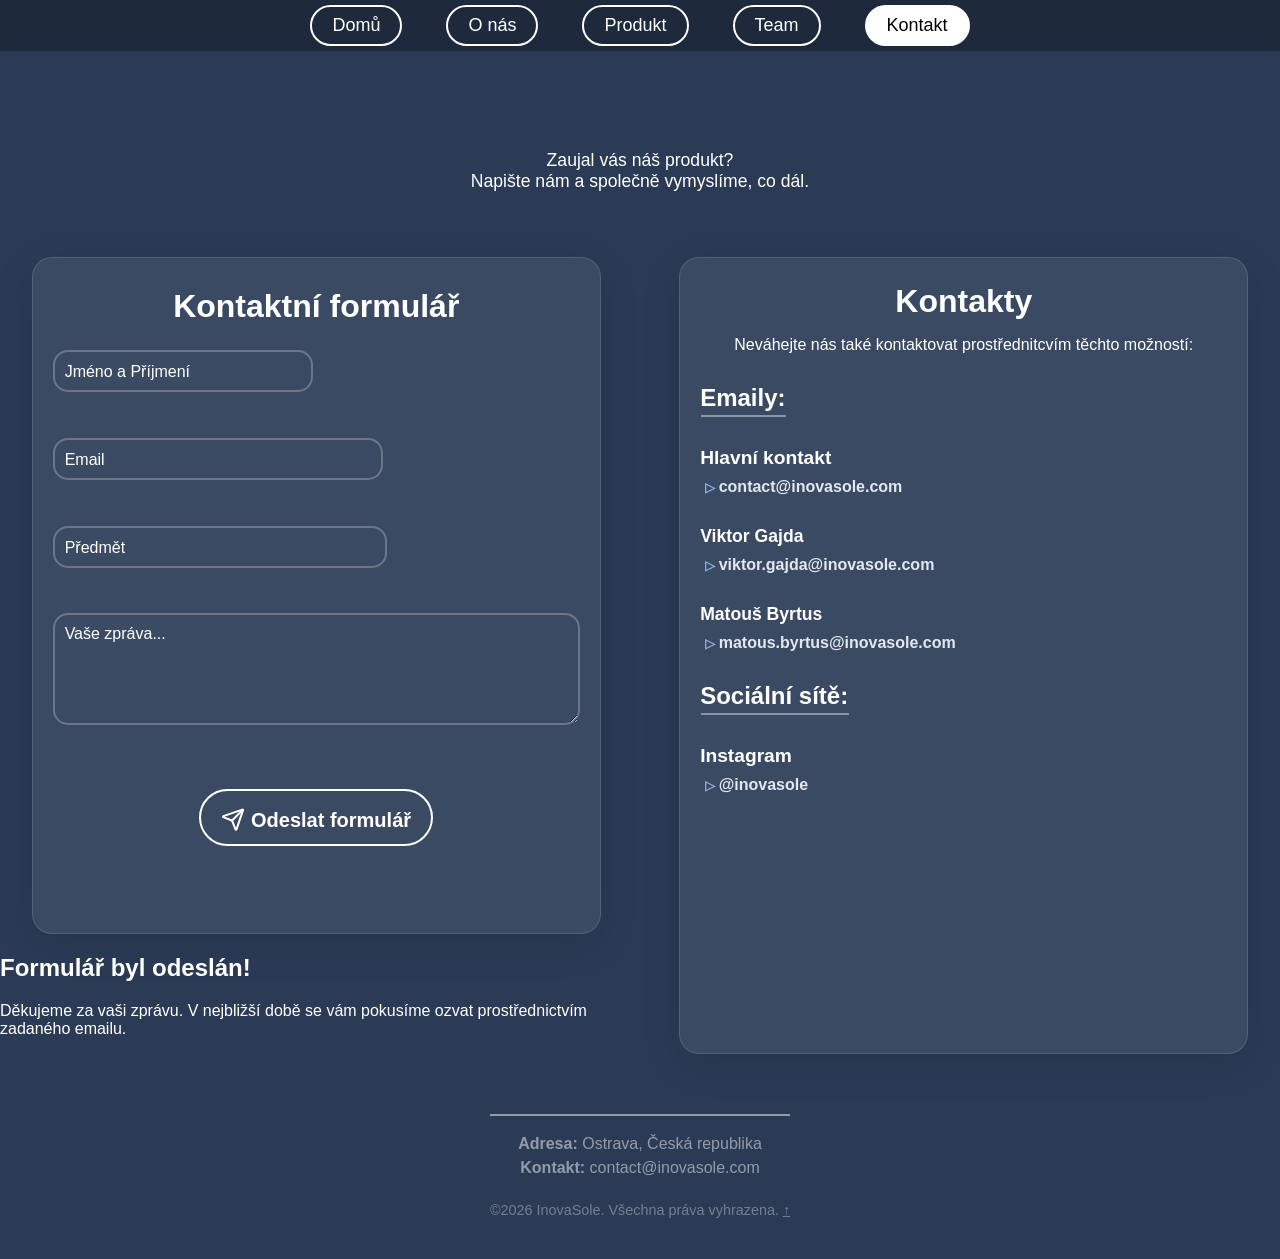
==== commit 2992f265: "upraven formulář" ====
--- a/kontakt.html
+++ b/kontakt.html
@@ -16,6 +16,7 @@
     <link rel="stylesheet" href="kontakt-styly.css" />
 
     <script src="JAVASCRIPT NOW.js" defer></script>
+    <script src="kontakt-script.js" defer></script>
 
   </head>
   <body class="kontakt-bg">
@@ -56,6 +57,8 @@
 
     <main class="formular-main">
 
+      <p class="desktop-podnadpis">Zaujal vás náš produkt?<br>Napište nám a společně vymyslíme, co dál.</p>
+
       <section class="formular-section">
 
       <h1 class="formular-nadpis">Kontaktní formulář</h1>
@@ -63,9 +66,11 @@
 
         <form class="formular-form" action="https://formsubmit.co/contact@inovasole.com" method="POST">
 
+          <h2 class="desktop-nadpis">Kontaktní formulář</h2>
+
           <div class="formular-groups-around-div">
 
-            <div class="formular-jmeno valid">
+            <div class="formular-jmeno">
               <div class="formular-jmeno-pole">
                 <input class="formular-jmeno-input" type="text" id="formular-jmeno" name="jmeno" autocomplete="name" placeholder=" ">
                 <label class="formular-jmeno-label" for="formular-jmeno">Jméno a Příjmení</label>
@@ -85,7 +90,7 @@
               <small class="formular-jmeno-hlaska"></small>
             </div>
 
-            <div class="formular-email valid">
+            <div class="formular-email">
               <div class="formular-email-pole">
                 <input class="formular-email-input" type="email" id="formular-email" name="email" autocomplete="email" placeholder=" ">
                 <label class="formular-email-label" for="formular-email">Email</label>
@@ -125,8 +130,8 @@
               <small class="formular-predmet-hlaska"></small>
             </div>
 
-            <div class="formular-zprava valid">
-              <small class="formular-zprava-hlaska">iuwr hawebf eh fajhda</small>
+            <div class="formular-zprava">
+              <small class="formular-zprava-hlaska"></small>
                 <textarea class="formular-zprava-textarea" name="message" id="formular-zprava" placeholder=" "></textarea>
                 <label class="formular-zprava-label" for="formular-zprava">Vaše zpráva<span>...</span></label>
                 <span class="formular-zprava-validace">
@@ -145,8 +150,17 @@
             </div>
 
             <div class="formular-button">
-              <button class="formular-submit" type="submit">Odeslat formulář</button>
-            </div>
+              <button class="formular-submit" type="submit">
+                <span class="span-svg-vlastovka">
+                  <svg xmlns="http://www.w3.org/2000/svg" class="vlastovka-svg" width="24" height="24" viewBox="0 0 24 24" fill="none" stroke-width="2" stroke-linecap="round" stroke-linejoin="round" class="lucide lucide-send preview-icon">
+                  <path d="M14.536 21.686a.5.5 0 0 0 .937-.024l6.5-19a.496.496 0 0 0-.635-.635l-19 6.5a.5.5 0 0 0-.024.937l7.93 3.18a2 2 0 0 1 1.112 1.11z"/>
+                  <path d="m21.854 2.147-10.94 10.939"/>
+                  </svg>
+                </span>
+                Odeslat formulář</button>
+            </div>
+
+            <p class="odeslani-hlaska" role="alert"></p>
 
           </div>
 
@@ -154,7 +168,42 @@
           <input type="hidden" name="_template" value="box">
           <input type="text" name="_honey" style="display: none;">
 
+          
         </form>
+
+        <h2 class="podekovani-nadpis">Formulář byl odeslán!</h2>
+        <p class="podekovani-text">Děkujeme za vaši zprávu. V nejbližší době se vám pokusíme ozvat prostřednictvím zadaného emailu.</p>
+
+
+      </section>
+
+      <section class="kontakty-section">
+
+        <div class="kontakty-window">
+          <h1>Kontakty</h1>
+          <p>Neváhejte nás také kontaktovat prostřednitcvím těchto možností:</p>
+
+          <div class="kontakty-emaily">
+            <h2>Emaily:</h2>
+            <hr style="border: none; border-top: 2px solid rgba(255, 255, 255, 0.4); width: 85px; margin: 0 1px 30px; z-index: 2000;">
+            <h3 class="hlavni-kontakt">Hlavní kontakt</h3>
+            <a class="contact-inovasole-email" href="mailto:contact@inovasole.com"><span class="odrazka">▷ </span>contact@inovasole.com</a>
+
+            <h3 class="osobni-kontakt">Viktor Gajda</h3>
+            <a class="email-osobni" href="mailto:viktor.gajda@inovasole.com"><span class="odrazka">▷ </span>viktor.gajda@inovasole.com</a>
+
+            <h3 class="osobni-kontakt">Matouš Byrtus</h3>
+            <a class="email-osobni" href="mailto:matous.byrtus@inovasole.com"><span class="odrazka">▷ </span>matous.byrtus@inovasole.com</a>
+          </div>
+
+          <div class="socialni-site">
+            <h2>Sociální sítě:</h2>
+            <hr style="border: none; border-top: 2px solid rgba(255, 255, 255, 0.4); width: 148px; margin: 0 1px 30px; z-index: 2000;">
+            <h3>Instagram</h3>
+            <a href="https://www.instagram.com/inovasole" target="_blank"><span class="odrazka">▷ </span>@inovasole</a>
+          </div>
+
+        </div>
 
       </section>
 
--- a/kontakt-styly.css
+++ b/kontakt-styly.css
@@ -256,7 +256,6 @@
 }
 
 .formular-main {
-  min-height: 80dvh;
   width: 100%;
   margin: 80px 0 0;
   padding: 0;
@@ -321,7 +320,7 @@
 .formular-predmet-pole {
   position: relative;
   width: 100%;
-  max-width: 330px;
+  max-width: 334px;
   margin: 0 auto;
 }
 
@@ -366,10 +365,23 @@
   right: 14px;
   transform: translateY(-50%);
 }
-.formular-jmeno-validace .ikona-valid, .formular-email-validace .ikona-valid, .formular-predmet-validace .ikona-valid {
-  display: none;
-}
-.formular-jmeno-validace .ikona-invalid, .formular-email-validace .ikona-invalid, .formular-predmet-validace .ikona-invalid {
+.formular-jmeno .ikona-valid, .formular-email .ikona-valid, .formular-predmet .ikona-valid {
+  display: none;
+}
+.formular-jmeno .ikona-invalid, .formular-email .ikona-invalid, .formular-predmet .ikona-invalid {
+  display: none;
+}
+
+.formular-jmeno.valid .ikona-valid, .formular-email.valid .ikona-valid, .formular-predmet.valid .ikona-valid {
+  display: block;
+}
+.formular-jmeno.invalid .ikona-invalid, .formular-email.invalid .ikona-invalid, .formular-predmet.invalid .ikona-invalid {
+  display: block;
+}
+.formular-jmeno.valid .ikona-invalid, .formular-email.valid .ikona-invalid, .formular-predmet.valid .ikona-invalid {
+  display: none;
+}
+.formular-jmeno.invalid .ikona-valid, .formular-email.invalid .ikona-valid, .formular-predmet.invalid .ikona-valid {
   display: none;
 }
 
@@ -458,9 +470,9 @@
   background-color: transparent;
   width: 100%;
   resize: vertical;
-  height: 5rem;
+  height: 7rem;
   min-height: 2.1rem;
-  max-height: 25rem;
+  max-height: 26rem;
 
   color: #ffffff;
   font-size: 1rem;
@@ -548,11 +560,23 @@
   transform: translateY(-50%);
 }
 
-.formular-zprava-validace .ikona-valid {
-  display: none;
-}
-.formular-zprava-validace .ikona-invalid {
-  display: none;
+.formular-zprava .ikona-valid {
+  display: none;
+}
+.formular-zprava .ikona-invalid {
+  display: none;
+}
+.formular-zprava.valid .ikona-valid {
+  display: block;
+}
+.formular-zprava.valid .ikona-invalid {
+  display: none;
+}
+.formular-zprava.invalid .ikona-valid {
+  display: none;
+}
+.formular-zprava.invalid .ikona-invalid {
+  display: block;
 }
 
 .formular-zprava.valid .formular-zprava-textarea:not(:placeholder-shown) {
@@ -574,4 +598,220 @@
 }
 .formular-zprava.invalid .formular-zprava-textarea:not(:placeholder-shown):focus {
   box-shadow: 0 3px 12px rgba(255, 107, 107, 0.25);
+}
+
+
+.formular-button {
+  margin: 30px auto 0;
+}
+.formular-submit {
+  font-size: 1.25rem;
+  font-weight: 600;
+  color: #ffffff;
+  padding: 12px 20px;
+  background-color: transparent;
+  border: 2px solid #ffffff;
+  border-radius: 50px;
+
+  transition: transform 0.2s ease-in-out, background-color 0.2s ease-in-out, color 0.2s ease-in-out;
+}
+.formular-submit:hover {
+  cursor: pointer;
+  transform: scale(1.01);
+  background-color: #ffffff;
+  color: black;
+}
+
+.vlastovka-svg {
+  stroke: #ffffff;
+  transition: stroke 0.2s ease-in-out;
+}
+
+.span-svg-vlastovka {
+  display: inline-block;
+  transform: translateY(16%);
+}
+
+.formular-submit:hover .vlastovka-svg {
+  stroke: #000000;
+}
+
+.kontakty-section {
+  margin: 0;
+  padding: 0;
+  width: 100%;
+}
+
+.kontakty-window {
+  width: 80%;
+  max-width: 800px;
+  margin: 60px auto 0;
+  border: 1px solid rgba(255, 255, 255, 0.12);
+  border-radius: 20px;
+  background: rgba(255, 255, 255, 0.08);
+  box-shadow: 0 10px 40px rgba(0, 0, 0, 0.12);
+  padding: 0 20px 25px;
+}
+
+.kontakty-window h1 {
+  color: #ffffff;
+  font-size: 2rem;
+  font-weight: 700;
+  margin: 25px 0 0;
+  text-align: center;
+}
+
+.kontakty-window p {
+  color: #ffffff;
+  font-size: 1rem;
+  text-align: center;
+}
+
+.kontakty-emaily h2,
+.socialni-site h2 {
+  color: #ffffff;
+  font-size: 1.5rem;
+  font-weight: 600;
+  margin: 30px 0 3px;
+}
+
+.hlavni-kontakt {
+  color: #ffffff;
+  font-size: 1.2rem;
+  font-weight: 600;
+  margin: 30px 0 3px;
+}
+
+.osobni-kontakt {
+  color: #ffffff;
+  font-size: 1.1rem;
+  font-weight: 600;
+  margin: 30px 0 3px;
+}
+
+.kontakty-emaily p {
+  color: #ffffff;
+  font-size: 0.9rem;
+  font-weight: 400;
+  text-align: left;
+  margin: 0 0 10px;
+}
+
+.contact-inovasole-email {
+  display: inline-block;
+  color: #e2e8f0;
+  font-size: 1rem;
+  text-decoration: none;
+  margin: 6px 0 0 5px;
+  font-weight: 600;
+  transform-origin: 0 50%;
+
+  transition: transform 0.2s ease-out, color 0.2s ease-out, text-shadow 0.2s ease-in-out;
+}
+
+.email-osobni {
+  display: inline-block;
+  color: #e2e8f0;
+  font-size: 1rem;
+  text-decoration: none;
+  margin: 6px 0 0 5px;
+  font-weight: 600;
+  transform-origin: 0 50%;
+
+  transition: transform 0.2s ease-out, color 0.2s ease-out, text-shadow 0.2s ease-in-out;
+}
+
+.socialni-site h3 {
+  color: #ffffff;
+  font-size: 1.2rem;
+  font-weight: 600;
+  margin: 30px 0 3px;
+}
+
+.socialni-site a {
+  display: inline-block;
+  color: #e2e8f0;
+  font-size: 1rem;
+  text-decoration: none;
+  margin: 6px 0 0 5px;
+  font-weight: 600;
+  transform-origin: 0 50%;
+
+  transition: transform 0.2s ease-out, color 0.2s ease-out, text-shadow 0.2s ease-in-out;
+}
+
+.odrazka {
+  color: #88b0e7;
+  font-size: 0.8em;
+  font-weight: 800;
+}
+
+.socialni-site a:hover,
+.email-osobni:hover,
+.contact-inovasole-email:hover {
+  cursor: pointer;
+  color: #66a1f3;
+  transform: scale(1.04);
+  text-shadow: rgba(255, 255, 255, 0.2);
+}
+
+.desktop-podnadpis, .desktop-nadpis {
+  display: none;
+}
+
+@media (min-width: 900px) {
+  .formular-main {
+    display: grid;
+    grid-template-columns: repeat(2, 1fr);
+    gap: 15px;
+    align-items: stretch;
+  }
+  .formular-nadpis, .formular-podnadpis {
+    display: none;
+  }
+
+  .desktop-podnadpis {
+    display: block;
+    font-size: 1.1rem;
+    color: #ffffff;
+    width: 85vw;
+    max-width: 600px;
+    margin: 70px auto 50px;
+    grid-column: 1/-1;
+    text-align: center;
+  }
+
+  .desktop-nadpis {
+    display: block;
+    font-size: 2rem;
+    color: #ffffff;
+    text-align: center;
+    margin: 0 0 25px;
+  }
+
+  .kontakty-window {
+    margin-top: 0;
+    margin-bottom: 0;
+    height: 100%;
+    box-sizing: border-box;
+    width: 90%;
+  }
+  .formular-form {
+    margin-top: 0;
+    margin-bottom: 0;
+    height: max-content;
+    box-sizing: border-box;
+    width: 90%;
+  }
+
+  .formular-section, .kontakty-section {
+    height: 100%;
+    margin-top: 0;
+    margin-bottom: 0;
+    box-sizing: border-box;
+  }
+
+  .formular-jmeno-pole, .formular-email-pole, .formular-predmet-pole {
+    margin: 0;
+  }
 }
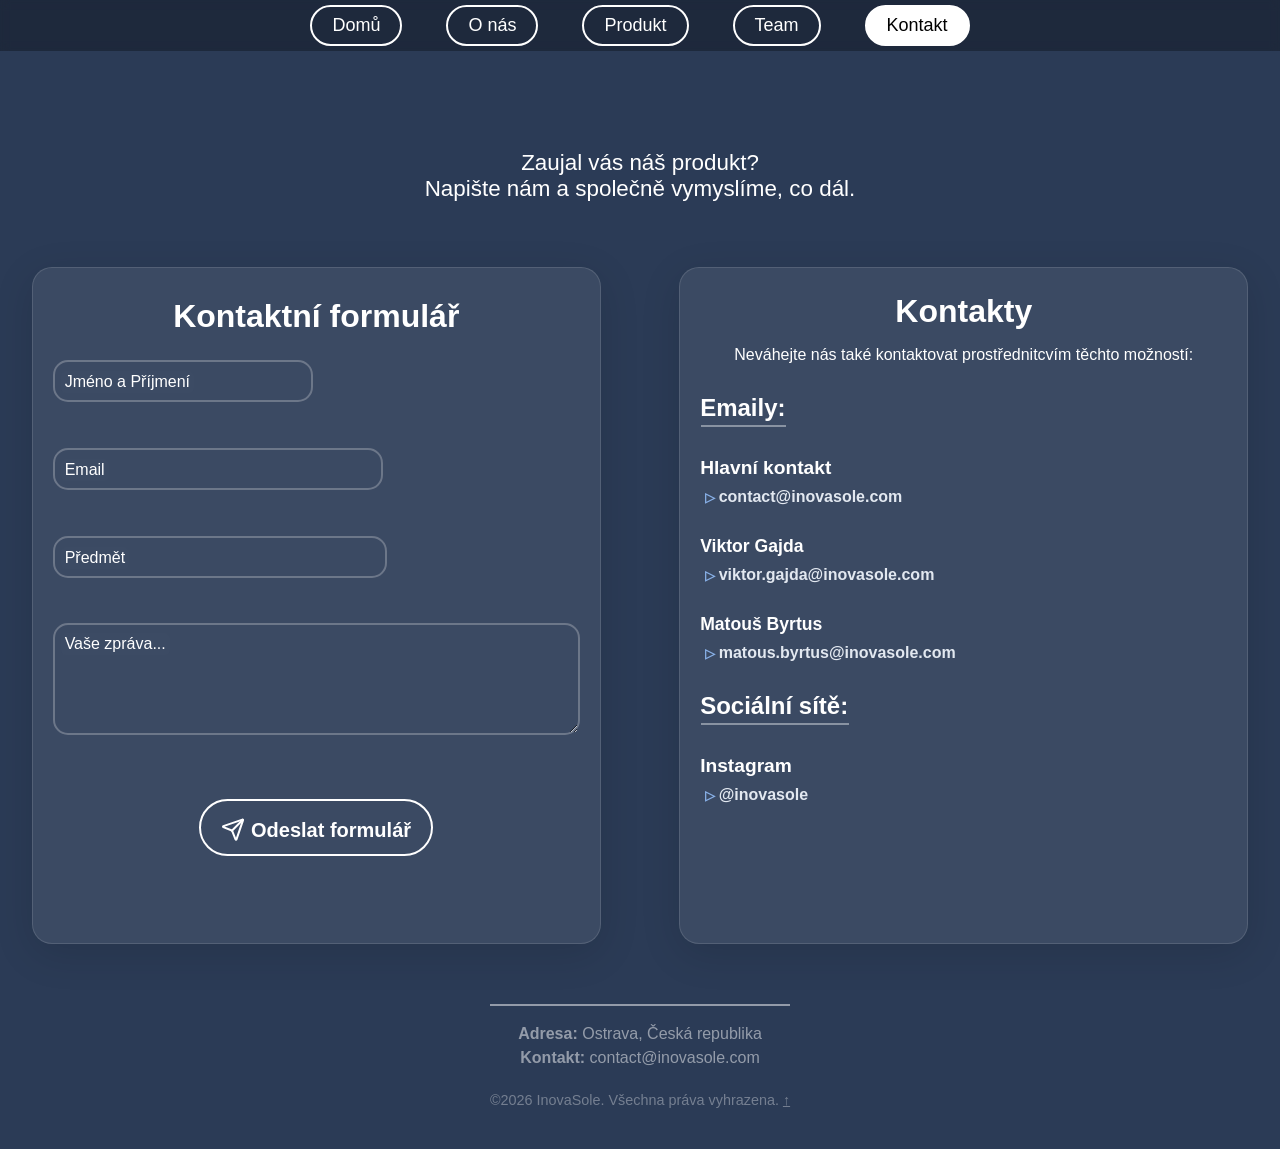
==== commit 5126b2f2: "dodělal jsem formulář tak že by už měl validovat a posílat data" ====
--- a/kontakt.html
+++ b/kontakt.html
@@ -61,10 +61,10 @@
 
       <section class="formular-section">
 
-      <h1 class="formular-nadpis">Kontaktní formulář</h1>
-      <p class="formular-podnadpis">Zaujal vás náš produkt?<br>Napište nám a společně vymyslíme, co dál.</p>
-
-        <form class="formular-form" action="https://formsubmit.co/contact@inovasole.com" method="POST">
+      <h1 class="formular-nadpis" style="">Kontaktní formulář</h1>
+      <p class="formular-podnadpis" style="">Zaujal vás náš produkt?<br>Napište nám a společně vymyslíme, co dál.</p>
+
+        <form style="" class="formular-form" action="https://formsubmit.co/contact@inovasole.com" method="POST">
 
           <h2 class="desktop-nadpis">Kontaktní formulář</h2>
 
@@ -171,9 +171,10 @@
           
         </form>
 
-        <h2 class="podekovani-nadpis">Formulář byl odeslán!</h2>
-        <p class="podekovani-text">Děkujeme za vaši zprávu. V nejbližší době se vám pokusíme ozvat prostřednictvím zadaného emailu.</p>
-
+        <div class="podekovani-window" style="display: none;">
+          <h2 class="podekovani-nadpis">Formulář byl odeslán!</h2>
+          <p class="podekovani-text">Děkujeme za vaši zprávu. V nejbližší době se vám pokusíme ozvat prostřednictvím zadaného emailu.</p>
+        </div>
 
       </section>
 
--- a/kontakt-styly.css
+++ b/kontakt-styly.css
@@ -294,7 +294,7 @@
   justify-items: center;
 }
 
-/*   POLE JMÉNO  */
+/*   POLE FORMULÁŘE  */
 
 .formular-jmeno, .formular-email, .formular-predmet {
   display: flex;
@@ -390,6 +390,7 @@
   font-size: 0.8rem;
   margin: 3px 0 0;
   min-height: 0.8rem;
+  text-align: center;
 }
 
 .formular-jmeno-input:focus ~ .formular-jmeno-label, .formular-jmeno-input:not(:placeholder-shown) ~ .formular-jmeno-label,
@@ -772,7 +773,7 @@
 
   .desktop-podnadpis {
     display: block;
-    font-size: 1.1rem;
+    font-size: 1.4rem;
     color: #ffffff;
     width: 85vw;
     max-width: 600px;
@@ -814,4 +815,38 @@
   .formular-jmeno-pole, .formular-email-pole, .formular-predmet-pole {
     margin: 0;
   }
-}+}
+
+.podekovani-window {
+  width: 80%;
+  max-width: 800px;
+  margin: 0 auto;
+  height: 100%;
+  border: 1px solid rgba(255, 255, 255, 0.12);
+  border-radius: 20px;
+  background: rgba(255, 255, 255, 0.08);
+  box-shadow: 0 10px 40px rgba(0, 0, 0, 0.12);
+  padding: 20px 20px 25px;
+  color: white;
+  box-sizing: border-box;
+  flex-direction: column;
+  justify-items: center;
+}
+
+@media (min-width: 900px) {
+  .podekovani-window {
+    width: 90%;
+  }
+}
+
+.podekovani-nadpis {
+    font-size: 2rem;
+    text-align: center;
+
+  }
+
+.podekovani-text {
+    font-size: 1.2rem;
+    text-align: center;
+    line-height: 1.4;
+  }
